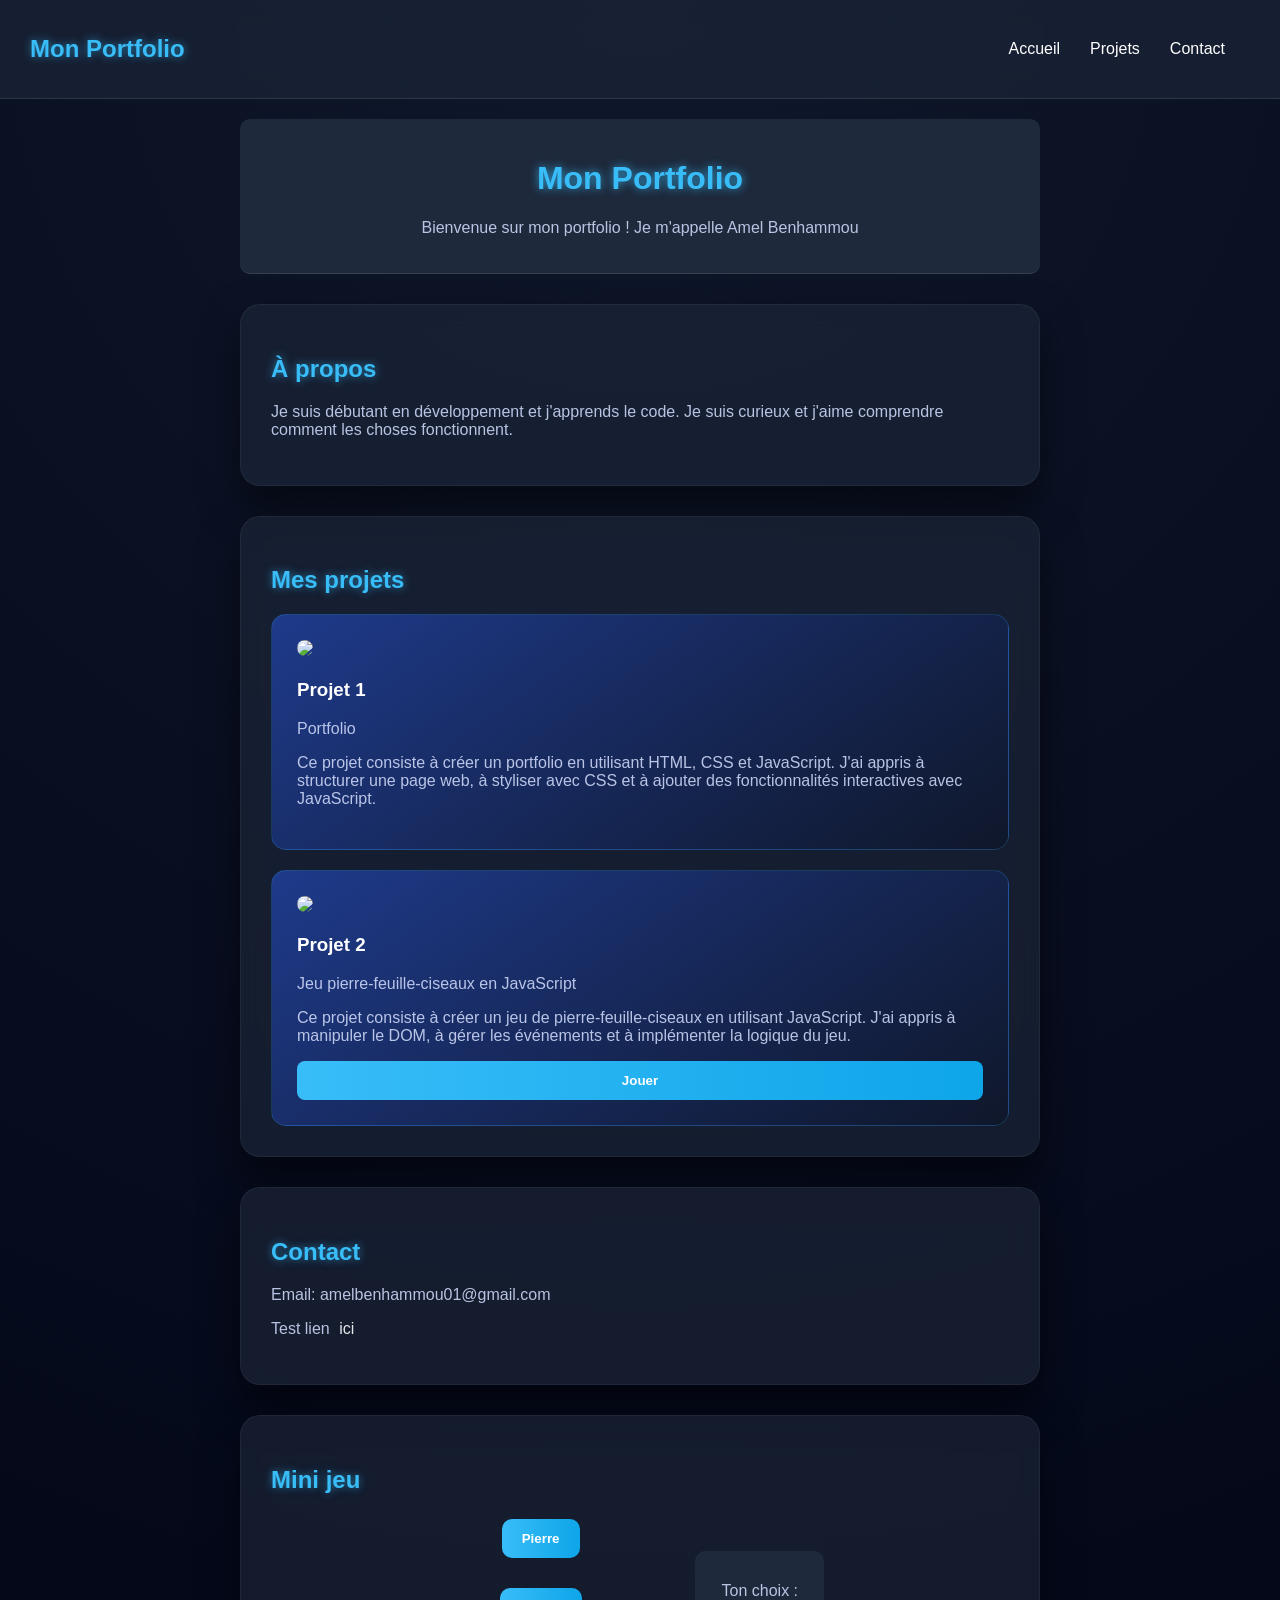
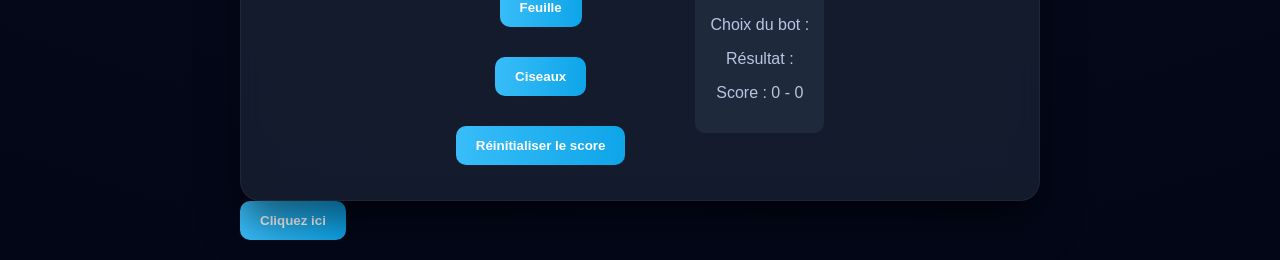
==== index.html @ 7038e601 "Add files via upload" ====
<!DOCTYPE html>
<html lang="fr">
<head>
    <meta charset="UTF-8">
    <title>Mon Portfolio</title>
    <link rel="stylesheet" href="style.css">
</head>

<body>
    <nav class="navbar">
        <h2>Mon Portfolio</h2>
        <ul>
            <li><a href="#accueil">Accueil</a></li>
            <li><a href="#projets">Projets</a></li>
            <li><a href="#contact">Contact</a></li>
        </ul>
    </nav>
<div class="container">

    <header id="accueil">
        <h1>Mon Portfolio</h1>
        <p>Bienvenue sur mon portfolio ! Je m'appelle Amel Benhammou </p>
    </header>

    <section class="card">
        <h2>À propos</h2>
        <p>Je suis débutant en développement et j'apprends le code. Je suis curieux et j'aime comprendre comment les choses fonctionnent.</p>
    </section>

    <section class="card" id="projets">
        <h2>Mes projets</h2>

        <div class="projects">

            <div class="project-card">
                <img src="https://via.placeholder.com/150">
                <h3>Projet 1</h3>
                <p>Portfolio</p>
                <p>Ce projet consiste à créer un portfolio en utilisant HTML, CSS et JavaScript. J'ai appris à structurer une page web, à styliser avec CSS et à ajouter des fonctionnalités interactives avec JavaScript.</p>
            </div>

            <div class="project-card">
                <img src="https://via.placeholder.com/150">
                <h3>Projet 2</h3>
                <p>Jeu pierre-feuille-ciseaux en JavaScript</p>
                <p>Ce projet consiste à créer un jeu de pierre-feuille-ciseaux en utilisant JavaScript. J'ai appris à manipuler le DOM, à gérer les événements et à implémenter la logique du jeu.</p>

                <button onclick="scrollToGame()">Jouer</button>
            </div>
        </div>
    </section>
    <section class="card" id="contact">
        <h2>Contact</h2>
        <p> Email: amelbenhammou01@gmail.com</p>
        <p> Test lien <a href="https://www.facebook.com/amel.leaderdufg">ici</a></p>
    </section>

    <section class="card">
        <h2>Mini jeu</h2>


    <div class="game" id="game">

    <div class="game-container">

        <div class="buttons">
            <button onclick="play('pierre')">Pierre</button>
            <button onclick="play('feuille')">Feuille</button>
            <button onclick="play('ciseaux')">Ciseaux</button>
            <button onclick="resetScore()">Réinitialiser le score</button>
        </div>

        <div class="info">
            <p id="player-choice">Ton choix :</p>
            <p id="bot-choice">Choix du bot :</p>
            <p id="result">Résultat :</p>
            <p id="score">Score : 0 - 0</p>
        </div>

    </div>

    </div>
    </section>

    

    <button onclick="alert('Merci de visiter mon portfolio !')">Cliquez ici</button>
</div>
<script src="script.js"></script>
</body>
</html>
---- style.css ----
body {
    margin: 0;
    font-family: Arial, sans-serif;
    background: radial-gradient(circle at top, #0f172a, #020617);
    color: white;
}
.container{
	max-width: 800px;
	margin: auto;
	padding:20px;
}
ul {
    display: flex;
    padding: 0;
    margin: 0;
    list-style-type: none;
}
li {
    margin-right: 20px;
}
.navbar {
    display: flex;
    justify-content: space-between;
    align-items: center;
    background-color: #1e293b;
    padding: 10px 20px;
}

header {
    background-color: #1e293b;
    padding: 20px;
    text-align: center;
    border-radius: 10px;
    border-bottom: 1px solid rgba(255,255,255,0.1);
}

.card {
    background: rgba(30, 41, 59, 0.6);
    backdrop-filter: blur(12px);
    border-radius: 20px;
    padding: 30px;
    margin-top: 30px;
    border: 1px solid rgba(255,255,255,0.05);
    box-shadow: 0 20px 40px rgba(0,0,0,0.5);
    transition: 0.3s;
}

h1 {
    color: #38bdf8;
    text-shadow: 0 0 10px rgba(56, 189, 248, 0.8);
}

h2 {
    color: #7dd3fc;
    text-shadow: 0 0 8px rgba(56, 189, 248, 0.6);
}

h2 {
    color: #38bdf8;
    text-shadow: 0 0 8px rgba(56, 189, 248, 0.6);
}

.card:hover {
    transform: translateY(-8px);
}

button {
    background: linear-gradient(90deg, #38bdf8, #0ea5e9);
    border: none;
    border-radius: 10px;
    padding: 12px 20px;
    color: white;
    font-weight: bold;
    cursor: pointer;
    transition: 0.3s;
}

    button:hover {
        transform: scale(1.05);
        box-shadow: 0 0 15px rgba(56, 189, 248, 0.8);
    }

a {
    color: white;
    text-decoration: none;
    padding : 5px;
}

    a:hover {
        color: #38bdf8;
    }

.projects{
    display:flex;
    gap: 20px;
    flex-wrap: wrap;
}

.project-card {
    background: linear-gradient(145deg, #1e3a8a, #0f172a);
    padding: 25px;
    border-radius: 15px;
    border: 1px solid rgba(56, 189, 248, 0.2);
    transition: 0.3s;
}

    .project-card:hover {
        transform: translateY(-10px);
        box-shadow: 0 0 20px rgba(56, 189, 248, 0.5);
    }
    .project-card img {
        width: 100%;
        border-radius: 10px;
    }

.game {
    text-align: center;

}

.buttons {
    display: flex;
    flex-direction: column;
    gap: 20px;
    align-items: center;
}

        .buttons button {
            margin: 5px auto;
        }

.game-container {
    display: flex;
    justify-content: center; 
    gap: 50px;
    align-items: center;
    flex-wrap: wrap;
}
.info {
    margin-left: 20px;
    background-color: #1e293b;
    padding: 15px;
    border-radius: 10px;
}

.project-card button {
    width: 100%;
    padding: 12px;
    border-radius: 8px;
    background: linear-gradient(90deg, #38bdf8, #0ea5e9);
    border: none;
    color: white;
    font-weight: bold;
}

.project-card button:hover {
        transform: scale(1.05);
    }

html {
    scroll-behavior: smooth;
}

.navbar {
    position: sticky;
    top: 0;
    z-index: 1000;
    background: rgba(30, 41, 59, 0.6);
    backdrop-filter: blur(12px);
    border-bottom: 1px solid rgba(255,255,255,0.1);
    padding: 15px 30px;
}

@media (max-width: 768px) {

    .navbar {
        flex-direction: column;
        align-items: center;
    }

    ul {
        flex-direction: column;
        align-items: center;
    }

    .projects {
        flex-direction: column;
    }

    .game-container {
        flex-direction: column;
    }

    .buttons {
        flex-direction: column;
    }
}

p {
    opacity: 0.9;
    color: #cbd5f5;
}
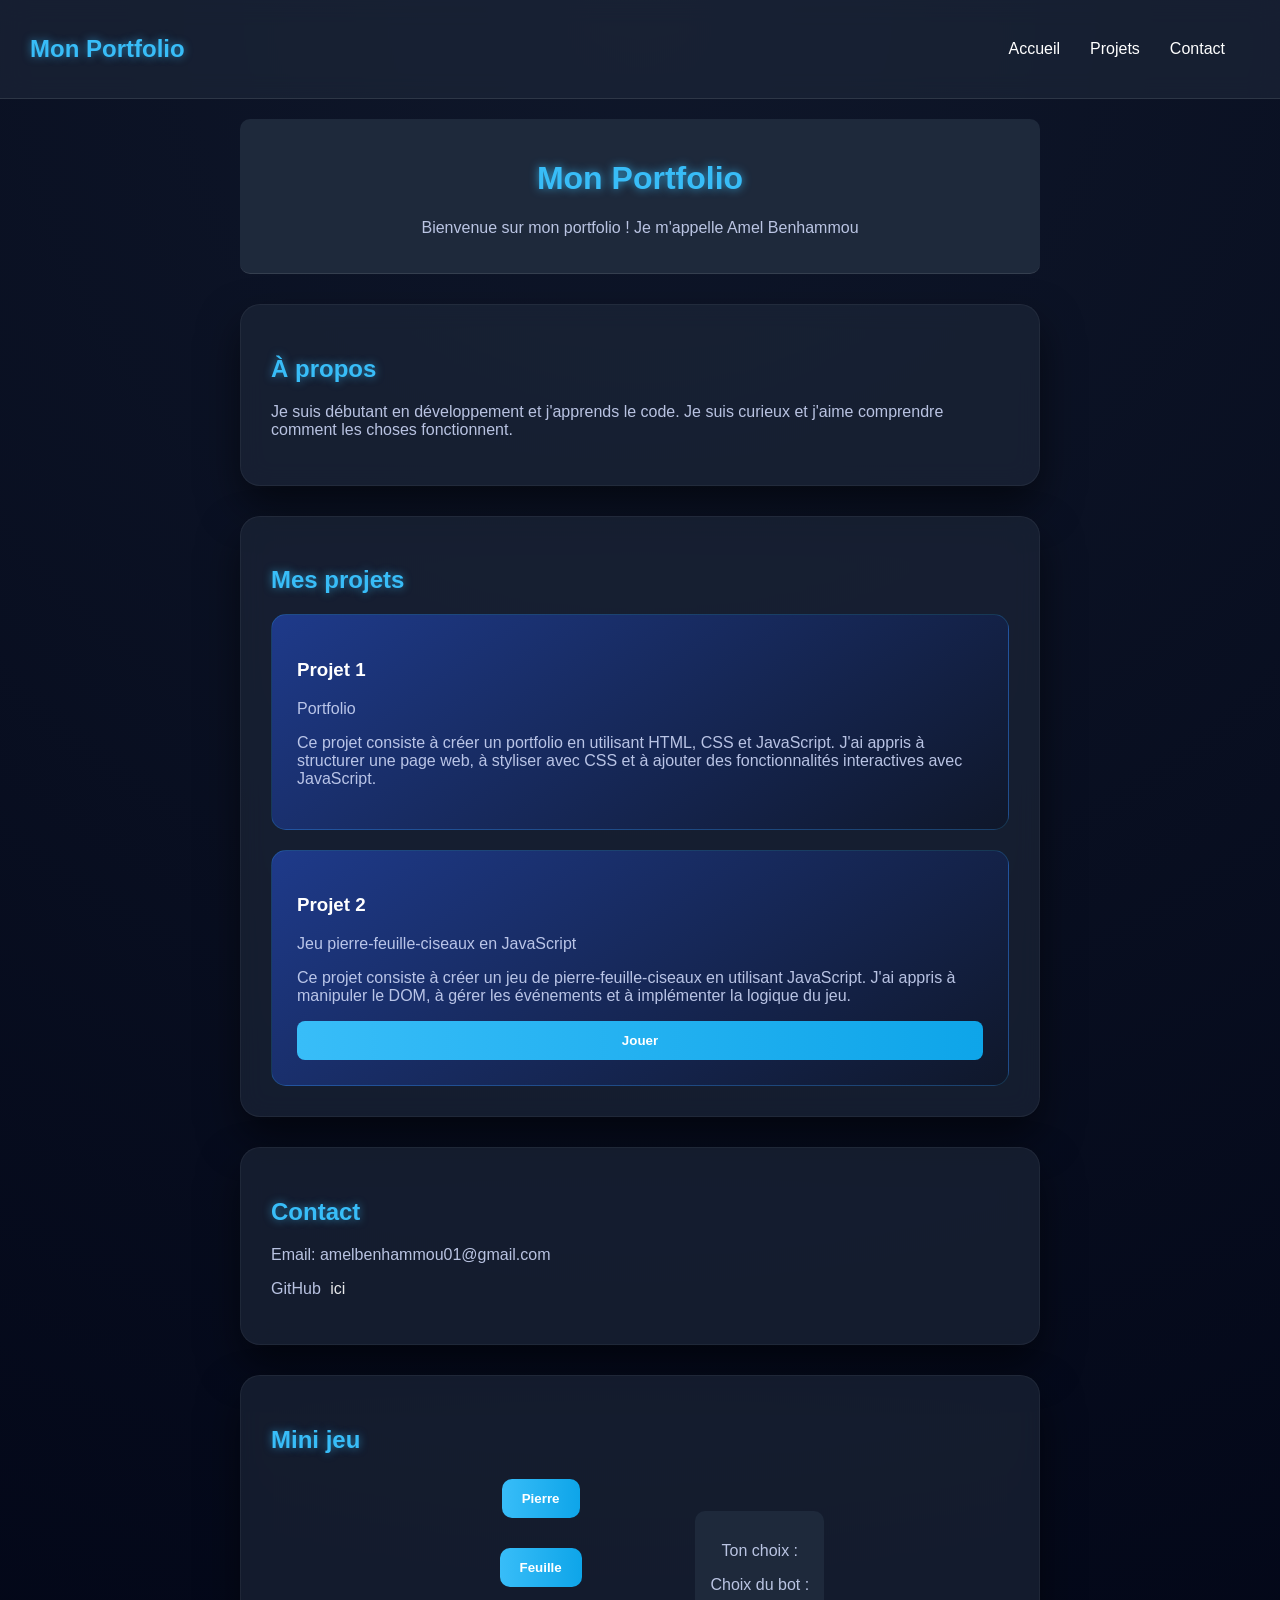
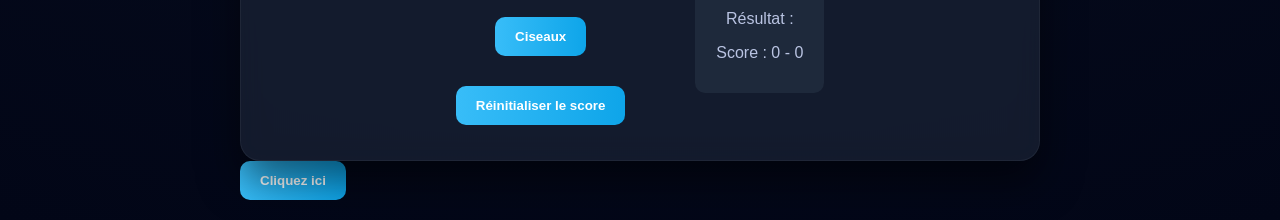
==== commit 773dc44e: "Add files via upload" ====
--- a/index.html
+++ b/index.html
@@ -33,14 +33,12 @@
         <div class="projects">
 
             <div class="project-card">
-                <img src="https://via.placeholder.com/150">
                 <h3>Projet 1</h3>
                 <p>Portfolio</p>
                 <p>Ce projet consiste à créer un portfolio en utilisant HTML, CSS et JavaScript. J'ai appris à structurer une page web, à styliser avec CSS et à ajouter des fonctionnalités interactives avec JavaScript.</p>
             </div>
 
             <div class="project-card">
-                <img src="https://via.placeholder.com/150">
                 <h3>Projet 2</h3>
                 <p>Jeu pierre-feuille-ciseaux en JavaScript</p>
                 <p>Ce projet consiste à créer un jeu de pierre-feuille-ciseaux en utilisant JavaScript. J'ai appris à manipuler le DOM, à gérer les événements et à implémenter la logique du jeu.</p>
@@ -52,7 +50,7 @@
     <section class="card" id="contact">
         <h2>Contact</h2>
         <p> Email: amelbenhammou01@gmail.com</p>
-        <p> Test lien <a href="https://www.facebook.com/amel.leaderdufg">ici</a></p>
+        <p> GitHub <a href="">ici</a></p>
     </section>
 
     <section class="card">
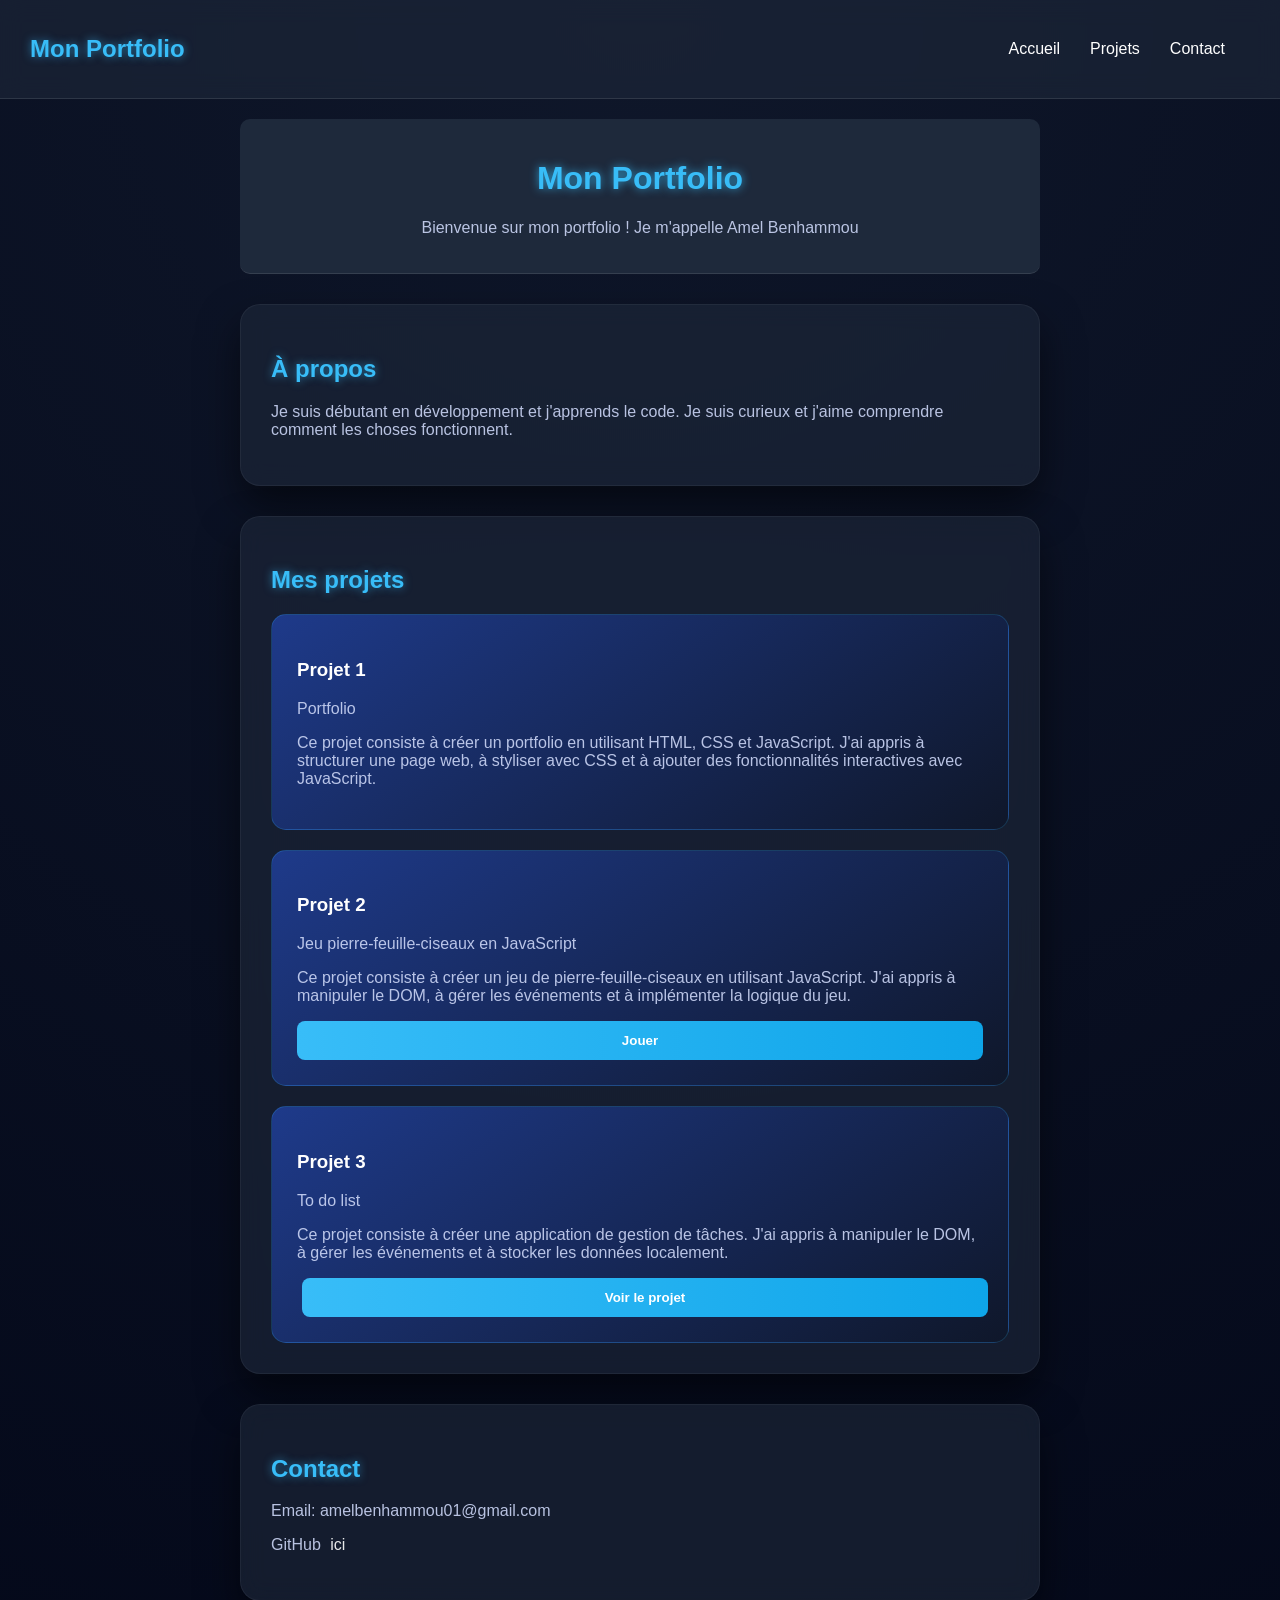
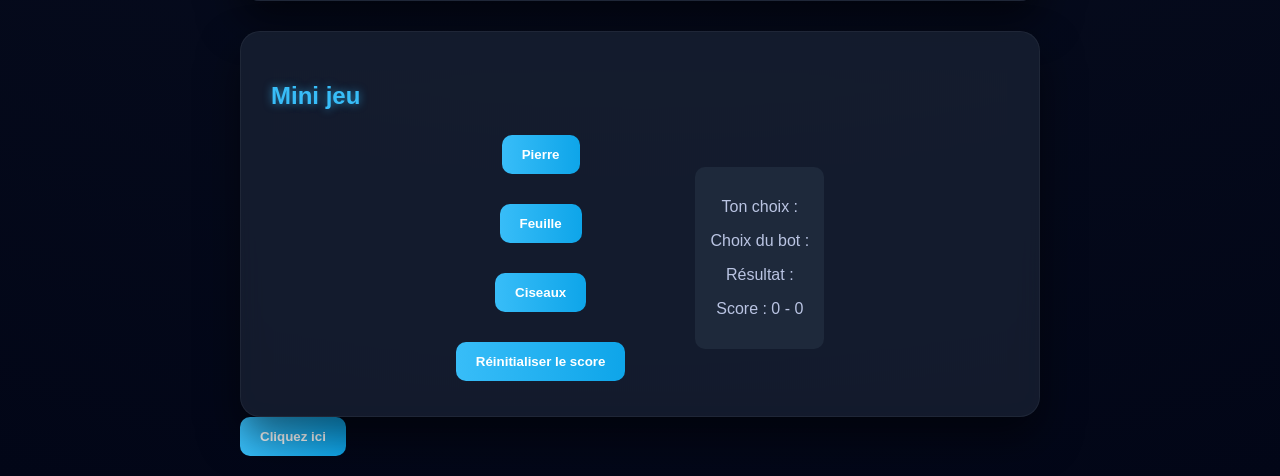
==== commit f9dfee61: "Add files via upload" ====
--- a/index.html
+++ b/index.html
@@ -45,12 +45,18 @@
 
                 <button onclick="scrollToGame()">Jouer</button>
             </div>
+
+            <div class="project-card">
+                <h3>Projet 3</h3>
+                <p>To do list</p>
+                <p>Ce projet consiste à créer une application de gestion de tâches. J'ai appris à manipuler le DOM, à gérer les événements et à stocker les données localement.</p>
+                <a href="todo/index.html"><button>Voir le projet</button></a>
         </div>
     </section>
     <section class="card" id="contact">
         <h2>Contact</h2>
         <p> Email: amelbenhammou01@gmail.com</p>
-        <p> GitHub <a href="">ici</a></p>
+        <p> GitHub <a href="https://github.com/Amel-UPHF">ici</a></p>
     </section>
 
     <section class="card">
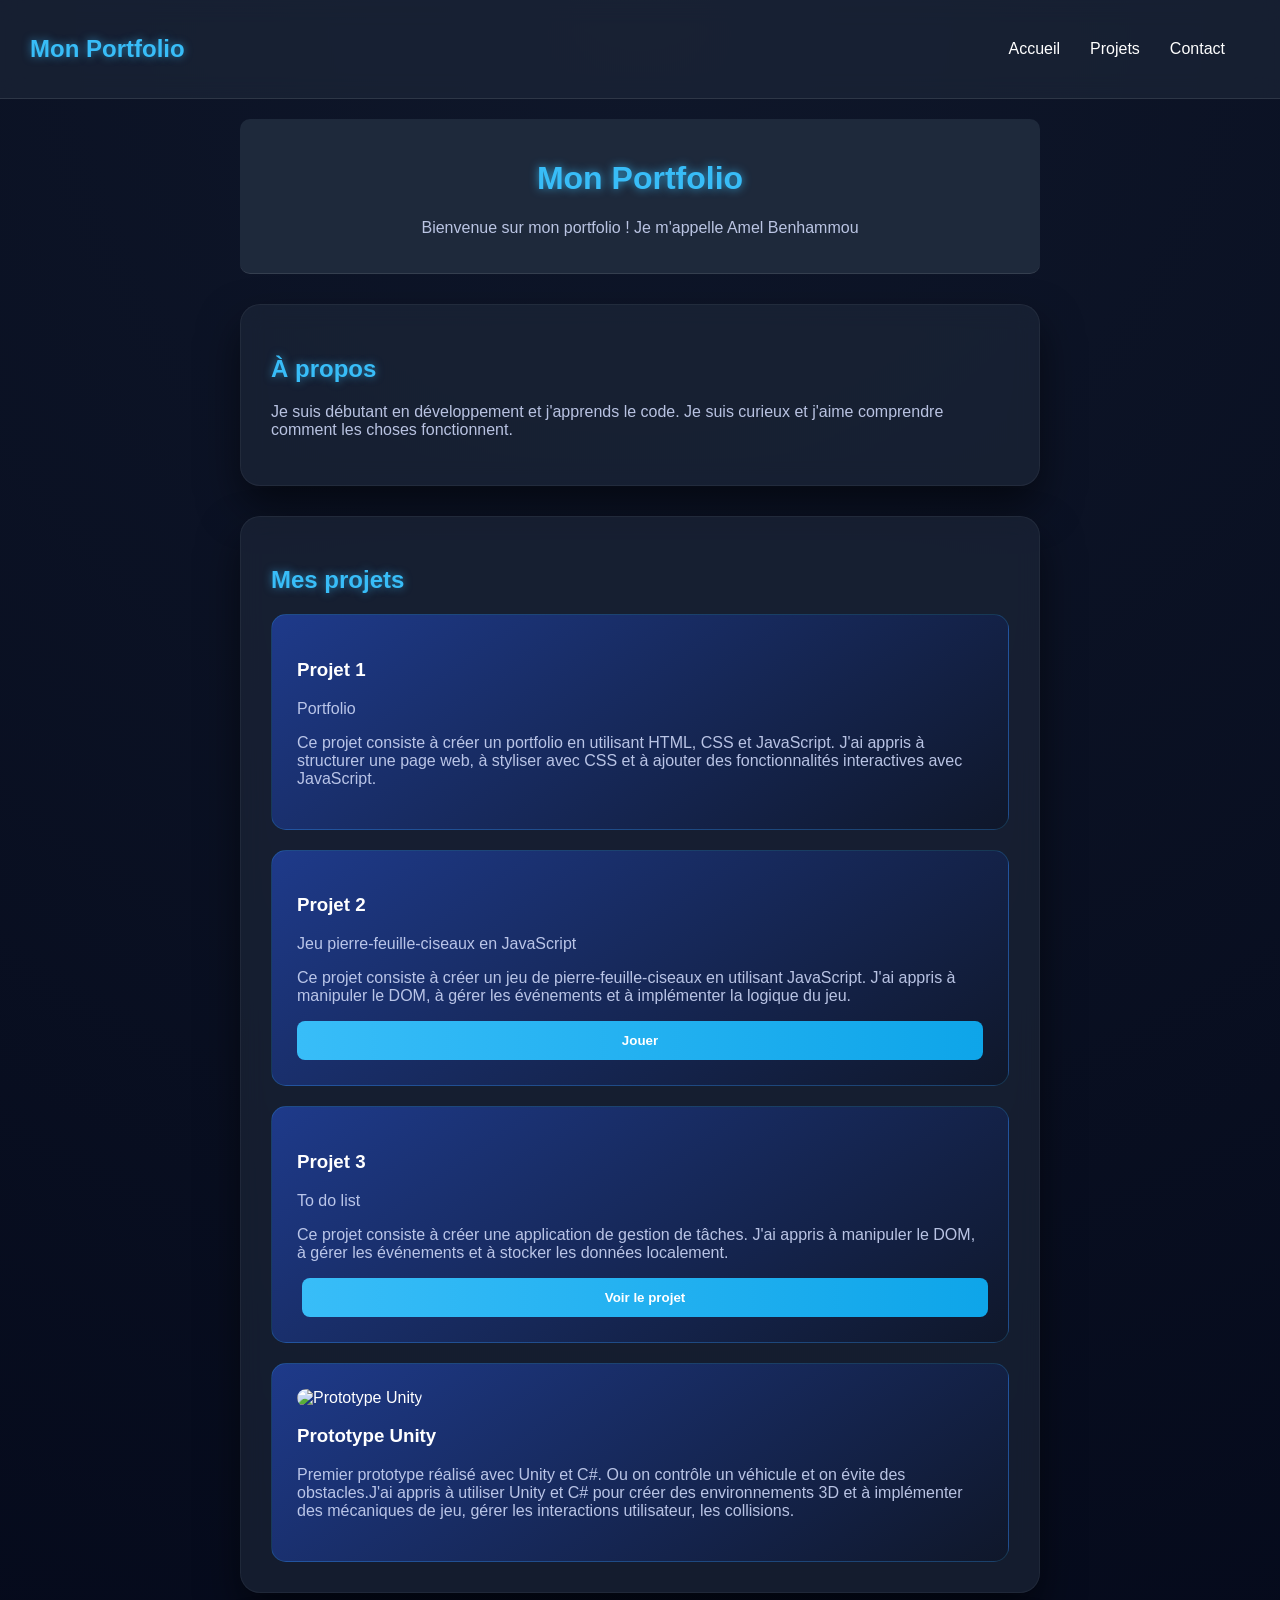
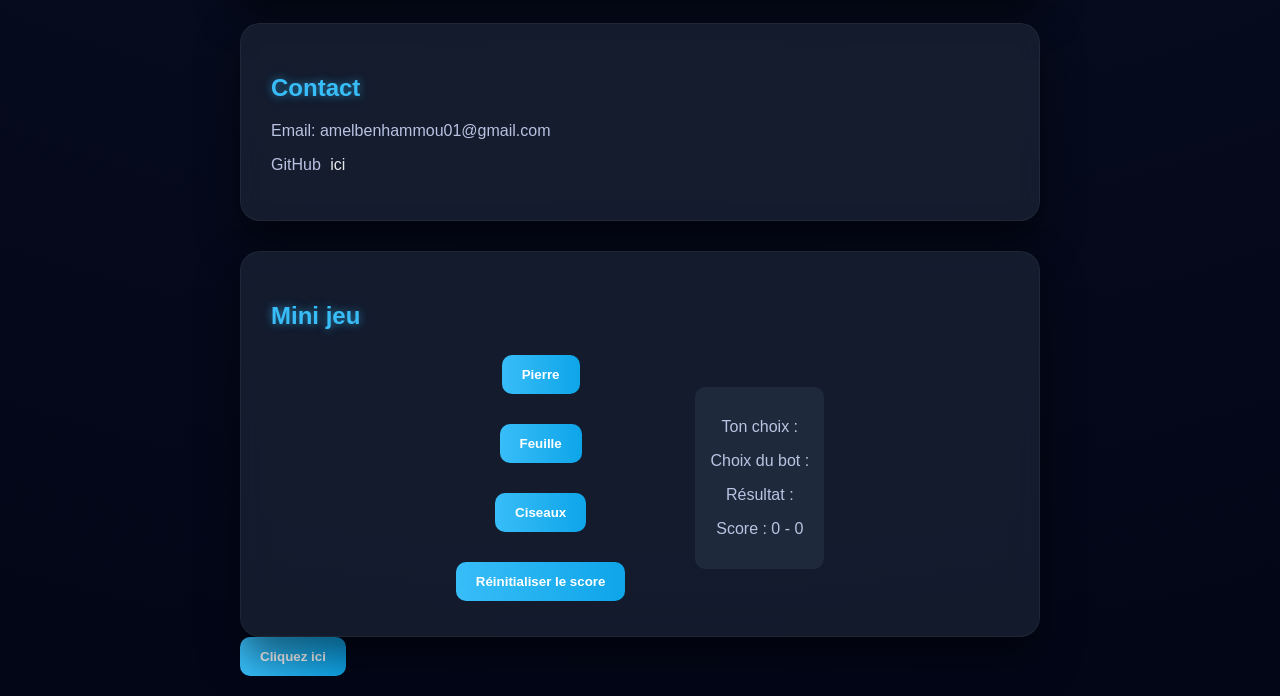
==== commit 07b84b72: "Add files via upload" ====
--- a/index.html
+++ b/index.html
@@ -51,7 +51,13 @@
                 <p>To do list</p>
                 <p>Ce projet consiste à créer une application de gestion de tâches. J'ai appris à manipuler le DOM, à gérer les événements et à stocker les données localement.</p>
                 <a href="todo/index.html"><button>Voir le projet</button></a>
-        </div>
+            </div>
+
+            <div class="project-card">
+                <img src="images/unity1.png" alt="Prototype Unity">
+                <h3>Prototype Unity</h3>
+                <p>Premier prototype réalisé avec Unity et C#. Ou on contrôle un véhicule et on évite des obstacles.J'ai appris à utiliser Unity et C# pour créer des environnements 3D et à implémenter des mécaniques de jeu, gérer les interactions utilisateur, les collisions.</p>
+            </div>
     </section>
     <section class="card" id="contact">
         <h2>Contact</h2>
